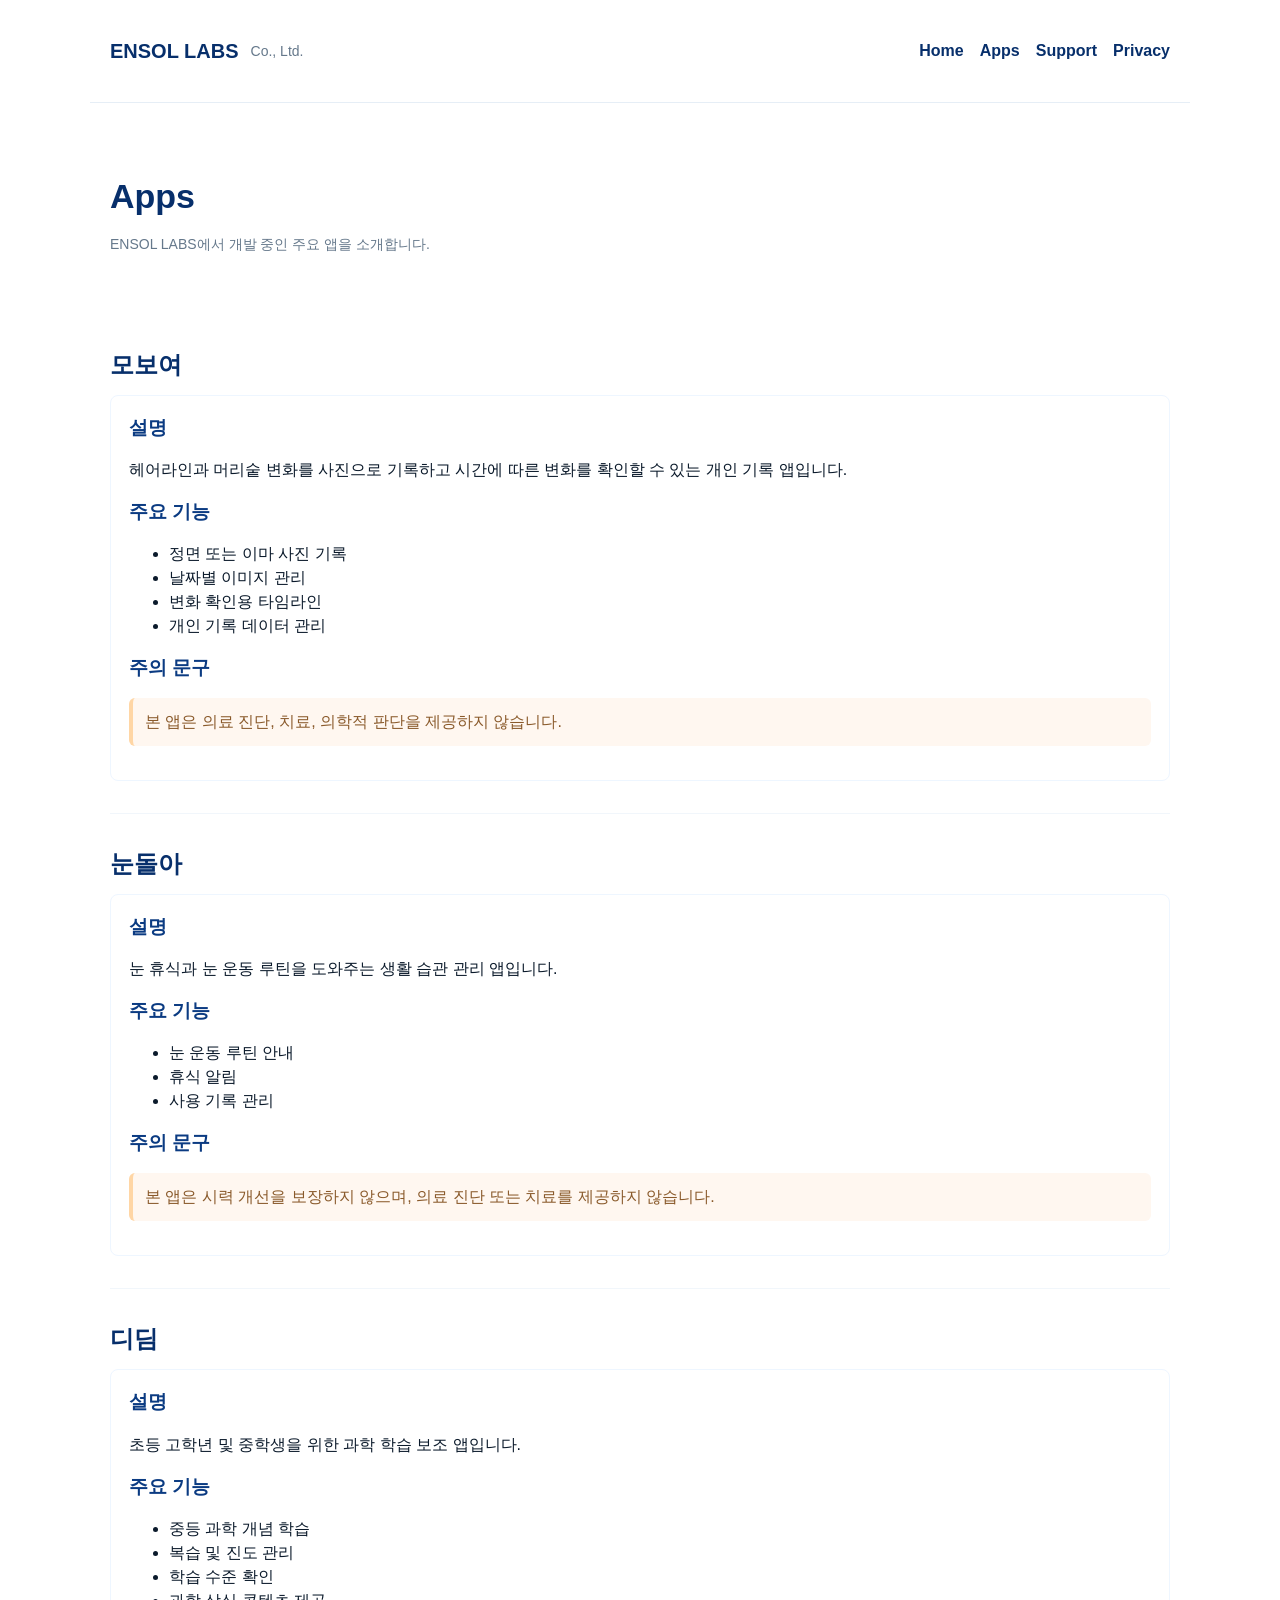
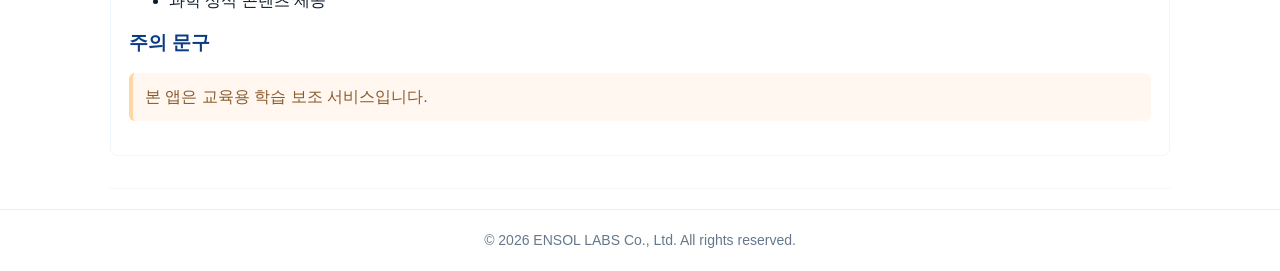
==== apps/index.html @ 9041ae8c "create page contents" ====
<!doctype html>
<html lang="ko">
<head>
  <meta charset="utf-8">
  <meta name="viewport" content="width=device-width,initial-scale=1">
  <title>ENSOL LABS - Apps</title>
  <link rel="stylesheet" href="../assets/style.css">
</head>
<body>
  <header class="container header">
    <nav class="nav">
      <div class="brand">
        <div class="logo">ENSOL LABS</div>
        <div class="small">Co., Ltd.</div>
      </div>
      <div class="nav-links">
        <a href="../index.html">Home</a>
        <a href="index.html">Apps</a>
        <a href="../support/index.html">Support</a>
        <a href="../privacy/moboyeo.html">Privacy</a>
      </div>
    </nav>
  </header>

  <main class="container">
    <section class="hero">
      <h1>Apps</h1>
      <p class="small">ENSOL LABS에서 개발 중인 주요 앱을 소개합니다.</p>
    </section>

    <section class="section" id="moboyeo">
      <h2>모보여</h2>
      <div class="card">
        <h3>설명</h3>
        <p>헤어라인과 머리숱 변화를 사진으로 기록하고 시간에 따른 변화를 확인할 수 있는 개인 기록 앱입니다.</p>
        <h3>주요 기능</h3>
        <ul>
          <li>정면 또는 이마 사진 기록</li>
          <li>날짜별 이미지 관리</li>
          <li>변화 확인용 타임라인</li>
          <li>개인 기록 데이터 관리</li>
        </ul>
        <h3>주의 문구</h3>
        <p class="disclaimer">본 앱은 의료 진단, 치료, 의학적 판단을 제공하지 않습니다.</p>
      </div>
    </section>

    <section class="section" id="nundora">
      <h2>눈돌아</h2>
      <div class="card">
        <h3>설명</h3>
        <p>눈 휴식과 눈 운동 루틴을 도와주는 생활 습관 관리 앱입니다.</p>
        <h3>주요 기능</h3>
        <ul>
          <li>눈 운동 루틴 안내</li>
          <li>휴식 알림</li>
          <li>사용 기록 관리</li>
        </ul>
        <h3>주의 문구</h3>
        <p class="disclaimer">본 앱은 시력 개선을 보장하지 않으며, 의료 진단 또는 치료를 제공하지 않습니다.</p>
      </div>
    </section>

    <section class="section" id="didim">
      <h2>디딤</h2>
      <div class="card">
        <h3>설명</h3>
        <p>초등 고학년 및 중학생을 위한 과학 학습 보조 앱입니다.</p>
        <h3>주요 기능</h3>
        <ul>
          <li>중등 과학 개념 학습</li>
          <li>복습 및 진도 관리</li>
          <li>학습 수준 확인</li>
          <li>과학 상식 콘텐츠 제공</li>
        </ul>
        <h3>주의 문구</h3>
        <p class="disclaimer">본 앱은 교육용 학습 보조 서비스입니다.</p>
      </div>
    </section>

  </main>

  <footer class="footer">
    © 2026 ENSOL LABS Co., Ltd. All rights reserved.
  </footer>
</body>
</html>
---- assets/style.css ----
/* Common styles for ENSOL LABS site */
:root{
  --bg:#ffffff;
  --text:#0b1a2b;
  --muted:#65788b;
  --accent:#072f6b; /* deep navy */
  --accent-2:#0b3b82;
  --max-width:1100px;
}
*{box-sizing:border-box}
html,body{height:100%}
body{
  margin:0;
  font-family: -apple-system, BlinkMacSystemFont, "Segoe UI", Roboto, "Helvetica Neue", Arial;
  background:var(--bg);
  color:var(--text);
  line-height:1.5;
}
.container{max-width:var(--max-width);margin:0 auto;padding:20px}
.header{border-bottom:1px solid #e6eef6}
.nav{display:flex;align-items:center;justify-content:space-between;padding:16px 0}
.brand{display:flex;align-items:center;gap:12px}
.logo{font-weight:700;color:var(--accent);font-size:20px}
.nav-links{display:flex;gap:16px}
.nav-links a{color:var(--accent);text-decoration:none;font-weight:600}
.hero{padding:48px 0;text-align:left}
.hero h1{font-size:34px;margin:0;color:var(--accent)}
.hero p{margin:12px 0;color:var(--muted)}
.section{padding:32px 0;border-bottom:1px solid #f1f6fb}
.section h2{color:var(--accent);margin:0 0 12px}
.info-grid{display:grid;grid-template-columns:1fr 1fr;gap:18px}
.card{background:#fff;border:1px solid #eef6ff;padding:18px;border-radius:8px}
.card h3{margin:0 0 8px;color:var(--accent-2)}
.footer{padding:20px 0;text-align:center;color:var(--muted);font-size:14px;border-top:1px solid #e6eef6}
.contact-list{list-style:none;padding:0;margin:0}
.contact-list li{margin-bottom:6px}
.apps-grid{display:grid;grid-template-columns:repeat(3,1fr);gap:18px}
.app-card{border:1px solid #eaf2ff;padding:16px;border-radius:10px;background:#fcfeff}
.app-card h3{margin-top:0}
.small{font-size:14px;color:var(--muted)}
.disclaimer{background:#fff7f0;border-left:4px solid #ffd6a5;padding:12px;border-radius:6px;color:#8a5a2b}
@media (max-width:900px){
  .info-grid{grid-template-columns:1fr}
  .apps-grid{grid-template-columns:1fr}
  .nav-links{display:flex;gap:10px}
  .hero h1{font-size:28px}
}
@media (max-width:480px){
  .nav{padding:12px 0}
  .logo{font-size:18px}
  .hero{padding:28px 0}
  .container{padding:16px}
}
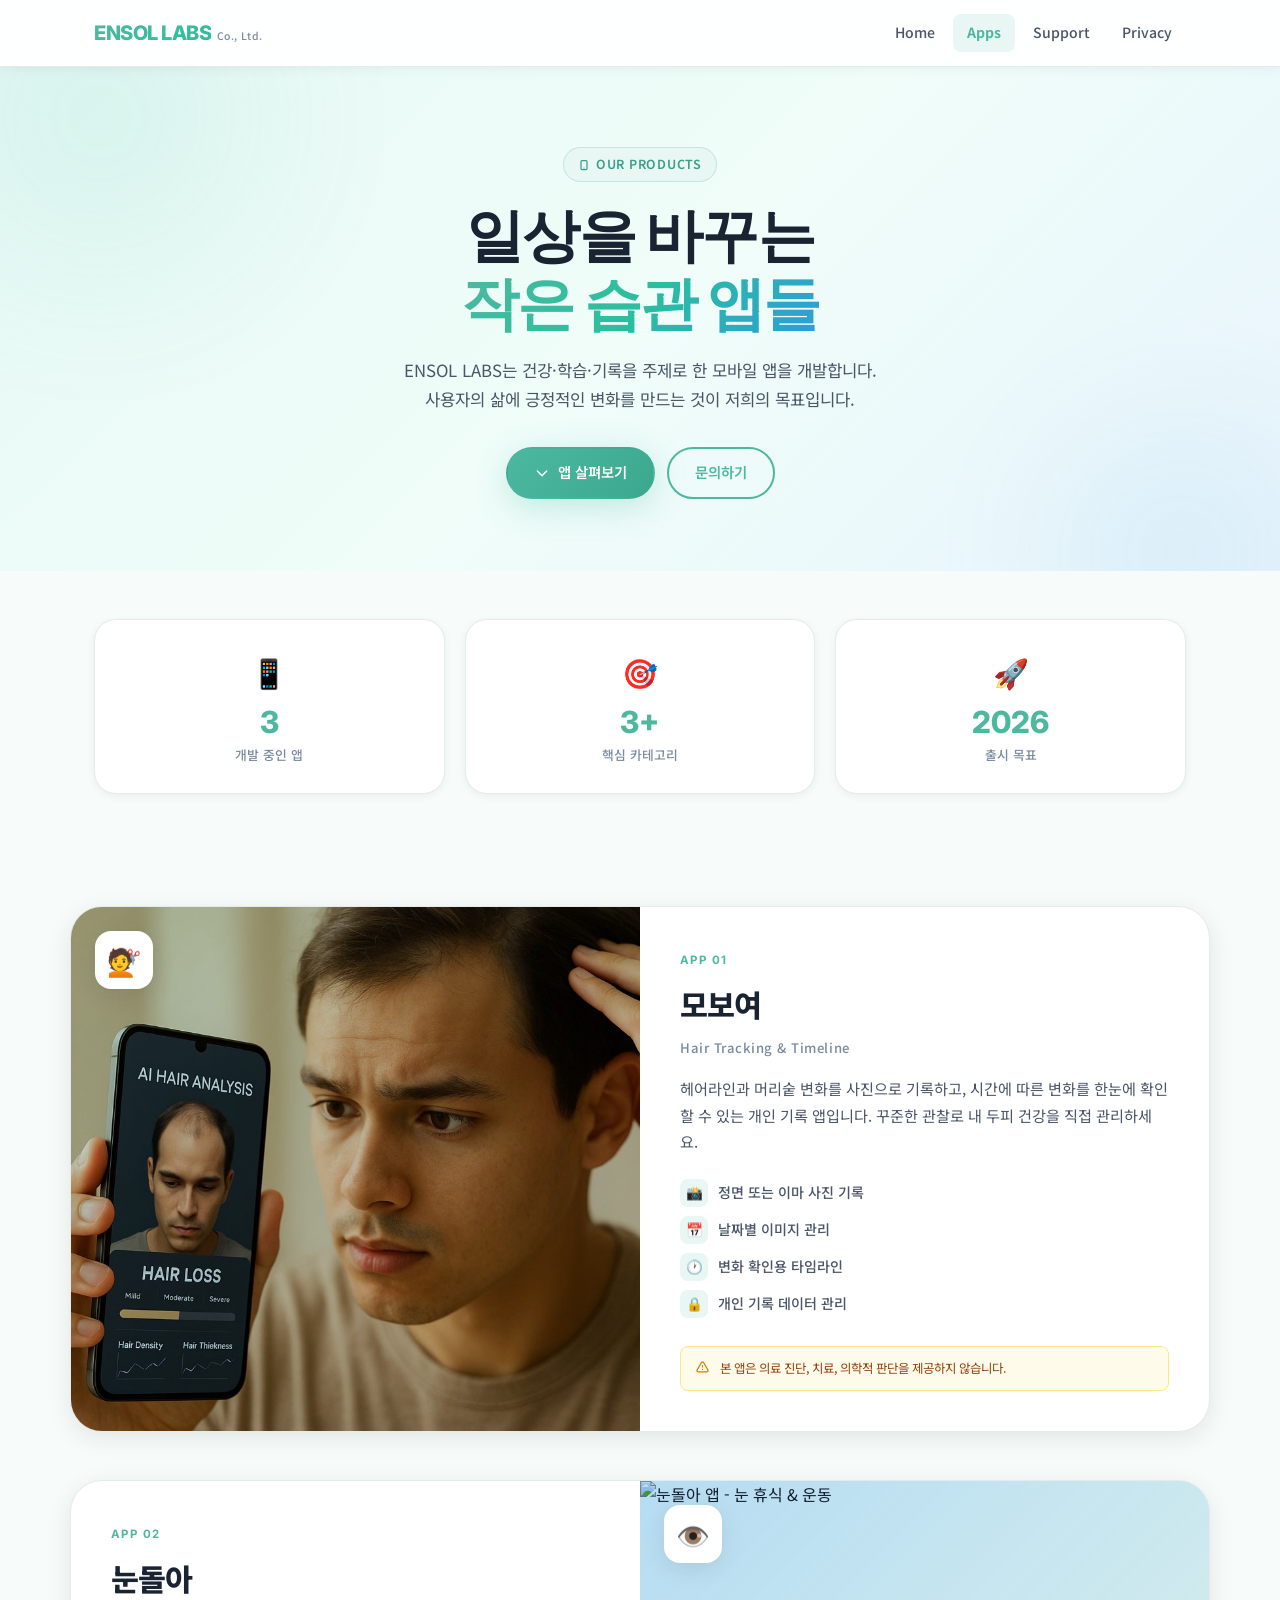
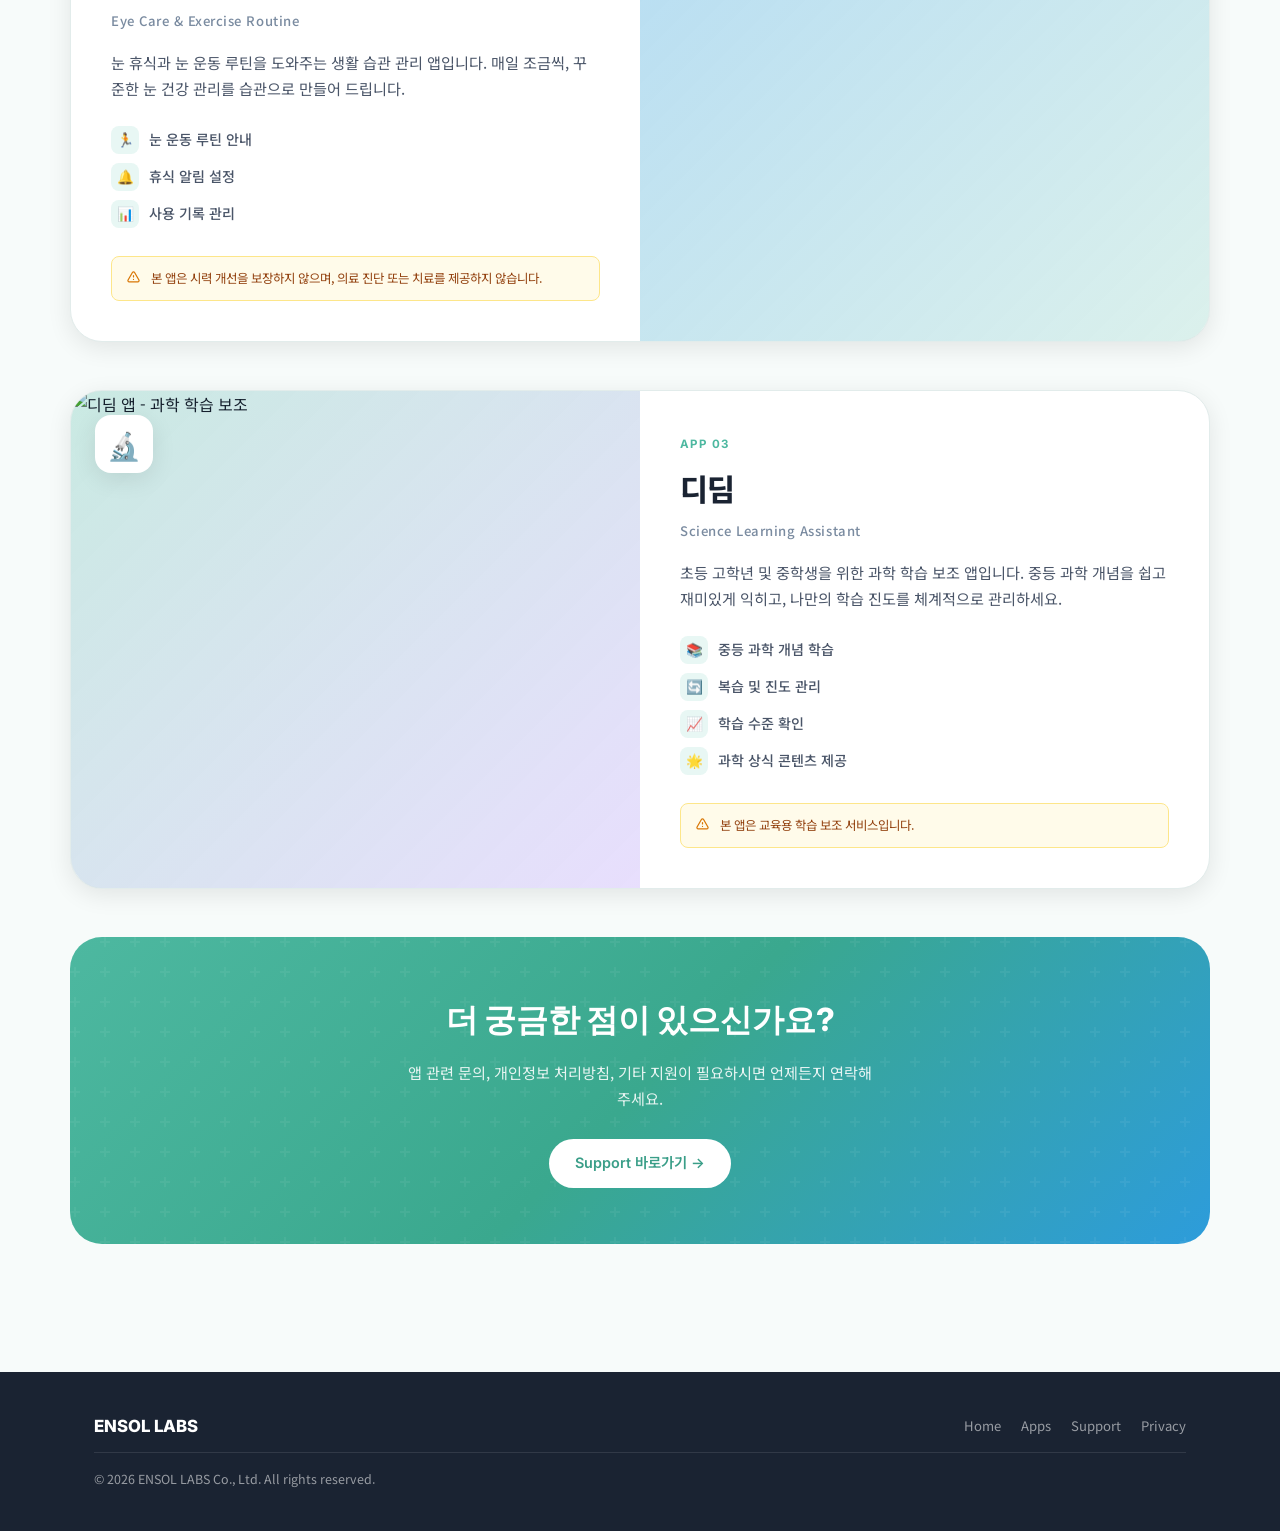
==== commit ab8e0f5b: "re-design" ====
--- a/apps/index.html
+++ b/apps/index.html
@@ -5,83 +5,255 @@
   <meta name="viewport" content="width=device-width,initial-scale=1">
   <title>ENSOL LABS - Apps</title>
   <link rel="stylesheet" href="../assets/style.css">
+  <link rel="icon" href="data:image/svg+xml,<svg xmlns='http://www.w3.org/2000/svg' viewBox='0 0 32 32'><rect width='32' height='32' rx='8' fill='%234DB8A0'/><text x='50%25' y='56%25' font-size='18' text-anchor='middle' dominant-baseline='middle' fill='white' font-family='Arial' font-weight='bold'>E</text></svg>">
 </head>
 <body>
-  <header class="container header">
-    <nav class="nav">
-      <div class="brand">
-        <div class="logo">ENSOL LABS</div>
-        <div class="small">Co., Ltd.</div>
-      </div>
-      <div class="nav-links">
-        <a href="../index.html">Home</a>
-        <a href="index.html">Apps</a>
-        <a href="../support/index.html">Support</a>
-        <a href="../privacy/moboyeo.html">Privacy</a>
-      </div>
-    </nav>
-  </header>
-
-  <main class="container">
-    <section class="hero">
-      <h1>Apps</h1>
-      <p class="small">ENSOL LABS에서 개발 중인 주요 앱을 소개합니다.</p>
-    </section>
-
-    <section class="section" id="moboyeo">
-      <h2>모보여</h2>
-      <div class="card">
-        <h3>설명</h3>
-        <p>헤어라인과 머리숱 변화를 사진으로 기록하고 시간에 따른 변화를 확인할 수 있는 개인 기록 앱입니다.</p>
-        <h3>주요 기능</h3>
-        <ul>
-          <li>정면 또는 이마 사진 기록</li>
-          <li>날짜별 이미지 관리</li>
-          <li>변화 확인용 타임라인</li>
-          <li>개인 기록 데이터 관리</li>
-        </ul>
-        <h3>주의 문구</h3>
-        <p class="disclaimer">본 앱은 의료 진단, 치료, 의학적 판단을 제공하지 않습니다.</p>
-      </div>
-    </section>
-
-    <section class="section" id="nundora">
-      <h2>눈돌아</h2>
-      <div class="card">
-        <h3>설명</h3>
-        <p>눈 휴식과 눈 운동 루틴을 도와주는 생활 습관 관리 앱입니다.</p>
-        <h3>주요 기능</h3>
-        <ul>
-          <li>눈 운동 루틴 안내</li>
-          <li>휴식 알림</li>
-          <li>사용 기록 관리</li>
-        </ul>
-        <h3>주의 문구</h3>
-        <p class="disclaimer">본 앱은 시력 개선을 보장하지 않으며, 의료 진단 또는 치료를 제공하지 않습니다.</p>
-      </div>
-    </section>
-
-    <section class="section" id="didim">
-      <h2>디딤</h2>
-      <div class="card">
-        <h3>설명</h3>
-        <p>초등 고학년 및 중학생을 위한 과학 학습 보조 앱입니다.</p>
-        <h3>주요 기능</h3>
-        <ul>
-          <li>중등 과학 개념 학습</li>
-          <li>복습 및 진도 관리</li>
-          <li>학습 수준 확인</li>
-          <li>과학 상식 콘텐츠 제공</li>
-        </ul>
-        <h3>주의 문구</h3>
-        <p class="disclaimer">본 앱은 교육용 학습 보조 서비스입니다.</p>
-      </div>
-    </section>
+
+  <!-- ── Header ── -->
+  <div class="header container" style="max-width:100%;">
+    <div class="container">
+      <nav class="nav">
+        <a href="../index.html" class="brand">
+          <div class="logo">ENSOL LABS</div>
+          <div class="small">Co., Ltd.</div>
+        </a>
+        <button class="nav-toggle" id="navToggle" aria-label="메뉴 열기">
+          <span></span><span></span><span></span>
+        </button>
+        <div class="nav-links" id="navLinks">
+          <a href="../index.html">Home</a>
+          <a href="index.html" class="active">Apps</a>
+          <a href="../support/index.html">Support</a>
+          <a href="../privacy/moboyeo.html">Privacy</a>
+        </div>
+      </nav>
+    </div>
+  </div>
+
+  <!-- ── Hero ── -->
+  <section class="hero">
+    <div class="hero-bg">
+      <div class="hero-blob hero-blob-1"></div>
+      <div class="hero-blob hero-blob-2"></div>
+    </div>
+    <div class="container hero-inner">
+      <div class="hero-tag">
+        <svg width="12" height="12" fill="none" viewBox="0 0 24 24" stroke="currentColor" stroke-width="2.5"><path stroke-linecap="round" stroke-linejoin="round" d="M12 18h.01M8 21h8a2 2 0 002-2V5a2 2 0 00-2-2H8a2 2 0 00-2 2v14a2 2 0 002 2z"/></svg>
+        Our Products
+      </div>
+      <h1>일상을 바꾸는<br><span>작은 습관 앱들</span></h1>
+      <p class="hero-desc">ENSOL LABS는 건강·학습·기록을 주제로 한 모바일 앱을 개발합니다.<br>사용자의 삶에 긍정적인 변화를 만드는 것이 저희의 목표입니다.</p>
+      <div class="hero-cta-group">
+        <a href="#moboyeo" class="btn btn-primary">
+          <svg width="16" height="16" fill="none" viewBox="0 0 24 24" stroke="currentColor" stroke-width="2.2"><path stroke-linecap="round" stroke-linejoin="round" d="M19 9l-7 7-7-7"/></svg>
+          앱 살펴보기
+        </a>
+        <a href="../support/index.html" class="btn btn-outline">문의하기</a>
+      </div>
+    </div>
+  </section>
+
+  <!-- ── Stats ── -->
+  <div class="container">
+    <div class="stats-row">
+      <div class="stat-card reveal">
+        <div class="stat-icon">📱</div>
+        <div class="stat-value">3</div>
+        <div class="stat-label">개발 중인 앱</div>
+      </div>
+      <div class="stat-card reveal">
+        <div class="stat-icon">🎯</div>
+        <div class="stat-value">3+</div>
+        <div class="stat-label">핵심 카테고리</div>
+      </div>
+      <div class="stat-card reveal">
+        <div class="stat-icon">🚀</div>
+        <div class="stat-value">2026</div>
+        <div class="stat-label">출시 목표</div>
+      </div>
+    </div>
+  </div>
+
+  <!-- ── Apps List ── -->
+  <main class="container section-wrapper">
+    <div class="apps-grid">
+
+      <!-- ① 모보여 -->
+      <article class="app-card reveal" id="moboyeo">
+        <div class="app-card-inner">
+          <!-- Visual -->
+          <div class="app-card-visual">
+            <div class="app-card-visual-bg">
+              <img
+                src="../assets/images/moboyeo.jpg"
+                alt="모보여 앱 - 헤어 기록 추적"
+                loading="lazy"
+              >
+            </div>
+            <div class="app-card-visual-overlay"></div>
+            <div class="app-icon-badge">💇</div>
+          </div>
+          <!-- Content -->
+          <div class="app-card-content">
+            <p class="app-number">App 01</p>
+            <h2>모보여</h2>
+            <p class="app-subtitle">Hair Tracking & Timeline</p>
+            <p class="app-desc">헤어라인과 머리숱 변화를 사진으로 기록하고, 시간에 따른 변화를 한눈에 확인할 수 있는 개인 기록 앱입니다. 꾸준한 관찰로 내 두피 건강을 직접 관리하세요.</p>
+            <ul class="feature-list">
+              <li class="feature-item">
+                <span class="feature-icon">📸</span>
+                정면 또는 이마 사진 기록
+              </li>
+              <li class="feature-item">
+                <span class="feature-icon">📅</span>
+                날짜별 이미지 관리
+              </li>
+              <li class="feature-item">
+                <span class="feature-icon">🕐</span>
+                변화 확인용 타임라인
+              </li>
+              <li class="feature-item">
+                <span class="feature-icon">🔒</span>
+                개인 기록 데이터 관리
+              </li>
+            </ul>
+            <div class="disclaimer-box">
+              <svg width="15" height="15" fill="none" viewBox="0 0 24 24" stroke="currentColor" stroke-width="2"><path stroke-linecap="round" stroke-linejoin="round" d="M12 9v2m0 4h.01m-6.938 4h13.856c1.54 0 2.502-1.667 1.732-3L13.732 4c-.77-1.333-2.694-1.333-3.464 0L3.34 16c-.77 1.333.192 3 1.732 3z"/></svg>
+              본 앱은 의료 진단, 치료, 의학적 판단을 제공하지 않습니다.
+            </div>
+          </div>
+        </div>
+      </article>
+
+      <!-- ② 눈돌아 -->
+      <article class="app-card reverse reveal" id="nundora">
+        <div class="app-card-inner">
+          <!-- Visual -->
+          <div class="app-card-visual">
+            <div class="app-card-visual-bg">
+              <img
+                src="https://images.unsplash.com/photo-1509423350716-97f9360b4e09?w=800&q=80&auto=format&fit=crop"
+                alt="눈돌아 앱 - 눈 휴식 & 운동"
+                loading="lazy"
+              >
+            </div>
+            <div class="app-card-visual-overlay" style="background: linear-gradient(135deg, rgba(45,156,219,.35) 0%, rgba(77,184,160,.2) 100%);"></div>
+            <div class="app-icon-badge">👁️</div>
+          </div>
+          <!-- Content -->
+          <div class="app-card-content">
+            <p class="app-number">App 02</p>
+            <h2>눈돌아</h2>
+            <p class="app-subtitle">Eye Care & Exercise Routine</p>
+            <p class="app-desc">눈 휴식과 눈 운동 루틴을 도와주는 생활 습관 관리 앱입니다. 매일 조금씩, 꾸준한 눈 건강 관리를 습관으로 만들어 드립니다.</p>
+            <ul class="feature-list">
+              <li class="feature-item">
+                <span class="feature-icon">🏃</span>
+                눈 운동 루틴 안내
+              </li>
+              <li class="feature-item">
+                <span class="feature-icon">🔔</span>
+                휴식 알림 설정
+              </li>
+              <li class="feature-item">
+                <span class="feature-icon">📊</span>
+                사용 기록 관리
+              </li>
+            </ul>
+            <div class="disclaimer-box">
+              <svg width="15" height="15" fill="none" viewBox="0 0 24 24" stroke="currentColor" stroke-width="2"><path stroke-linecap="round" stroke-linejoin="round" d="M12 9v2m0 4h.01m-6.938 4h13.856c1.54 0 2.502-1.667 1.732-3L13.732 4c-.77-1.333-2.694-1.333-3.464 0L3.34 16c-.77 1.333.192 3 1.732 3z"/></svg>
+              본 앱은 시력 개선을 보장하지 않으며, 의료 진단 또는 치료를 제공하지 않습니다.
+            </div>
+          </div>
+        </div>
+      </article>
+
+      <!-- ③ 디딤 -->
+      <article class="app-card reveal" id="didim">
+        <div class="app-card-inner">
+          <!-- Visual -->
+          <div class="app-card-visual">
+            <div class="app-card-visual-bg">
+              <img
+                src="https://images.unsplash.com/photo-1434030216411-0b793f4b4173?w=800&q=80&auto=format&fit=crop"
+                alt="디딤 앱 - 과학 학습 보조"
+                loading="lazy"
+              >
+            </div>
+            <div class="app-card-visual-overlay" style="background: linear-gradient(135deg, rgba(77,184,160,.3) 0%, rgba(139,92,246,.2) 100%);"></div>
+            <div class="app-icon-badge">🔬</div>
+          </div>
+          <!-- Content -->
+          <div class="app-card-content">
+            <p class="app-number">App 03</p>
+            <h2>디딤</h2>
+            <p class="app-subtitle">Science Learning Assistant</p>
+            <p class="app-desc">초등 고학년 및 중학생을 위한 과학 학습 보조 앱입니다. 중등 과학 개념을 쉽고 재미있게 익히고, 나만의 학습 진도를 체계적으로 관리하세요.</p>
+            <ul class="feature-list">
+              <li class="feature-item">
+                <span class="feature-icon">📚</span>
+                중등 과학 개념 학습
+              </li>
+              <li class="feature-item">
+                <span class="feature-icon">🔄</span>
+                복습 및 진도 관리
+              </li>
+              <li class="feature-item">
+                <span class="feature-icon">📈</span>
+                학습 수준 확인
+              </li>
+              <li class="feature-item">
+                <span class="feature-icon">🌟</span>
+                과학 상식 콘텐츠 제공
+              </li>
+            </ul>
+            <div class="disclaimer-box">
+              <svg width="15" height="15" fill="none" viewBox="0 0 24 24" stroke="currentColor" stroke-width="2"><path stroke-linecap="round" stroke-linejoin="round" d="M12 9v2m0 4h.01m-6.938 4h13.856c1.54 0 2.502-1.667 1.732-3L13.732 4c-.77-1.333-2.694-1.333-3.464 0L3.34 16c-.77 1.333.192 3 1.732 3z"/></svg>
+              본 앱은 교육용 학습 보조 서비스입니다.
+            </div>
+          </div>
+        </div>
+      </article>
+
+    </div><!-- /.apps-grid -->
+
+    <!-- ── CTA Banner ── -->
+    <div class="cta-banner reveal">
+      <h2>더 궁금한 점이 있으신가요?</h2>
+      <p>앱 관련 문의, 개인정보 처리방침, 기타 지원이 필요하시면 언제든지 연락해 주세요.</p>
+      <a href="../support/index.html" class="btn btn-white">Support 바로가기 →</a>
+    </div>
 
   </main>
 
+  <!-- ── Footer ── -->
   <footer class="footer">
-    © 2026 ENSOL LABS Co., Ltd. All rights reserved.
+    <div class="container">
+      <div class="footer-inner">
+        <div class="footer-brand">ENSOL LABS</div>
+        <div class="footer-links">
+          <a href="../index.html">Home</a>
+          <a href="index.html">Apps</a>
+          <a href="../support/index.html">Support</a>
+          <a href="../privacy/moboyeo.html">Privacy</a>
+        </div>
+      </div>
+      <p class="footer-copy">© 2026 ENSOL LABS Co., Ltd. All rights reserved.</p>
+    </div>
   </footer>
+
+  <script>
+    // ── Mobile nav toggle ──
+    const toggle = document.getElementById('navToggle');
+    const links  = document.getElementById('navLinks');
+    toggle?.addEventListener('click', () => links.classList.toggle('open'));
+
+    // ── Scroll reveal ──
+    const observer = new IntersectionObserver(
+      entries => entries.forEach(e => { if (e.isIntersecting) e.target.classList.add('visible'); }),
+      { threshold: 0.12 }
+    );
+    document.querySelectorAll('.reveal').forEach(el => observer.observe(el));
+  </script>
 </body>
 </html>
--- a/assets/style.css
+++ b/assets/style.css
@@ -1,53 +1,968 @@
-/* Common styles for ENSOL LABS site */
-:root{
-  --bg:#ffffff;
-  --text:#0b1a2b;
-  --muted:#65788b;
-  --accent:#072f6b; /* deep navy */
-  --accent-2:#0b3b82;
-  --max-width:1100px;
-}
-*{box-sizing:border-box}
-html,body{height:100%}
-body{
-  margin:0;
-  font-family: -apple-system, BlinkMacSystemFont, "Segoe UI", Roboto, "Helvetica Neue", Arial;
-  background:var(--bg);
-  color:var(--text);
-  line-height:1.5;
-}
-.container{max-width:var(--max-width);margin:0 auto;padding:20px}
-.header{border-bottom:1px solid #e6eef6}
-.nav{display:flex;align-items:center;justify-content:space-between;padding:16px 0}
-.brand{display:flex;align-items:center;gap:12px}
-.logo{font-weight:700;color:var(--accent);font-size:20px}
-.nav-links{display:flex;gap:16px}
-.nav-links a{color:var(--accent);text-decoration:none;font-weight:600}
-.hero{padding:48px 0;text-align:left}
-.hero h1{font-size:34px;margin:0;color:var(--accent)}
-.hero p{margin:12px 0;color:var(--muted)}
-.section{padding:32px 0;border-bottom:1px solid #f1f6fb}
-.section h2{color:var(--accent);margin:0 0 12px}
-.info-grid{display:grid;grid-template-columns:1fr 1fr;gap:18px}
-.card{background:#fff;border:1px solid #eef6ff;padding:18px;border-radius:8px}
-.card h3{margin:0 0 8px;color:var(--accent-2)}
-.footer{padding:20px 0;text-align:center;color:var(--muted);font-size:14px;border-top:1px solid #e6eef6}
-.contact-list{list-style:none;padding:0;margin:0}
-.contact-list li{margin-bottom:6px}
-.apps-grid{display:grid;grid-template-columns:repeat(3,1fr);gap:18px}
-.app-card{border:1px solid #eaf2ff;padding:16px;border-radius:10px;background:#fcfeff}
-.app-card h3{margin-top:0}
-.small{font-size:14px;color:var(--muted)}
-.disclaimer{background:#fff7f0;border-left:4px solid #ffd6a5;padding:12px;border-radius:6px;color:#8a5a2b}
-@media (max-width:900px){
-  .info-grid{grid-template-columns:1fr}
-  .apps-grid{grid-template-columns:1fr}
-  .nav-links{display:flex;gap:10px}
-  .hero h1{font-size:28px}
-}
-@media (max-width:480px){
-  .nav{padding:12px 0}
-  .logo{font-size:18px}
-  .hero{padding:28px 0}
-  .container{padding:16px}
-}
+/* ============================================================
+   ENSOL LABS — Global Stylesheet
+   Primary: #4DB8A0  |  Google Fonts: Inter + Noto Sans KR
+   ============================================================ */
+
+@import url('https://fonts.googleapis.com/css2?family=Inter:wght@300;400;500;600;700;800&family=Noto+Sans+KR:wght@300;400;500;700&display=swap');
+
+/* ── Reset & Base ─────────────────────────────────────────── */
+*, *::before, *::after { box-sizing: border-box; margin: 0; padding: 0; }
+
+:root {
+  --primary:        #4DB8A0;
+  --primary-dark:   #3a9e88;
+  --primary-light:  #e8f7f4;
+  --primary-glow:   rgba(77,184,160,.18);
+  --accent:         #2D9CDB;
+  --text-dark:      #1a2332;
+  --text-mid:       #4a5568;
+  --text-light:     #7a8ba0;
+  --bg-white:       #ffffff;
+  --bg-soft:        #f7fbfa;
+  --bg-card:        #ffffff;
+  --border:         #e2eceb;
+  --radius-sm:      8px;
+  --radius-md:      14px;
+  --radius-lg:      22px;
+  --radius-xl:      32px;
+  --shadow-sm:      0 2px 8px rgba(0,0,0,.06);
+  --shadow-md:      0 6px 24px rgba(0,0,0,.09);
+  --shadow-lg:      0 16px 48px rgba(0,0,0,.12);
+  --shadow-primary: 0 8px 32px rgba(77,184,160,.28);
+  --transition:     .22s cubic-bezier(.4,0,.2,1);
+  --max-w:          1140px;
+}
+
+html { scroll-behavior: smooth; }
+
+body {
+  font-family: 'Noto Sans KR', 'Inter', sans-serif;
+  background: var(--bg-soft);
+  color: var(--text-dark);
+  line-height: 1.7;
+  -webkit-font-smoothing: antialiased;
+}
+
+a { color: inherit; text-decoration: none; }
+ul { list-style: none; }
+img { display: block; max-width: 100%; }
+
+/* ── Layout ───────────────────────────────────────────────── */
+.container {
+  width: 100%;
+  max-width: var(--max-w);
+  margin: 0 auto;
+  padding: 0 24px;
+}
+
+/* ── Header / Nav ─────────────────────────────────────────── */
+.header {
+  position: sticky;
+  top: 0;
+  z-index: 100;
+  padding: 0;
+  background: rgba(255,255,255,.88);
+  backdrop-filter: blur(16px);
+  -webkit-backdrop-filter: blur(16px);
+  border-bottom: 1px solid var(--border);
+  box-shadow: 0 1px 12px rgba(0,0,0,.06);
+}
+
+.nav {
+  display: flex;
+  align-items: center;
+  justify-content: space-between;
+  padding: 14px 0;
+  gap: 24px;
+}
+
+.brand {
+  display: flex;
+  align-items: baseline;
+  gap: 6px;
+  cursor: default;
+}
+
+.brand .logo {
+  font-family: 'Inter', sans-serif;
+  font-size: 1.25rem;
+  font-weight: 800;
+  letter-spacing: -.5px;
+  color: var(--primary);
+  background: linear-gradient(135deg, var(--primary), #2abf9e);
+  -webkit-background-clip: text;
+  -webkit-text-fill-color: transparent;
+  background-clip: text;
+}
+
+.brand .small {
+  font-size: .65rem;
+  font-weight: 500;
+  color: var(--text-light);
+  letter-spacing: .04em;
+  -webkit-text-fill-color: var(--text-light);
+}
+
+.nav-links {
+  display: flex;
+  align-items: center;
+  gap: 4px;
+}
+
+.nav-links a {
+  font-size: .88rem;
+  font-weight: 500;
+  color: var(--text-mid);
+  padding: 7px 14px;
+  border-radius: var(--radius-sm);
+  transition: color var(--transition), background var(--transition);
+}
+
+.nav-links a:hover {
+  color: var(--primary);
+  background: var(--primary-light);
+}
+
+.nav-links a.active {
+  color: var(--primary);
+  background: var(--primary-light);
+  font-weight: 700;
+}
+
+/* Hamburger (mobile) */
+.nav-toggle {
+  display: none;
+  flex-direction: column;
+  gap: 5px;
+  cursor: pointer;
+  padding: 4px;
+  border: none;
+  background: none;
+}
+.nav-toggle span {
+  display: block;
+  width: 22px;
+  height: 2px;
+  background: var(--primary);
+  border-radius: 2px;
+  transition: var(--transition);
+}
+
+/* ── Hero Section ─────────────────────────────────────────── */
+.hero {
+  position: relative;
+  overflow: hidden;
+  padding: 80px 0 72px;
+  text-align: center;
+}
+
+.hero-bg {
+  position: absolute;
+  inset: 0;
+  background: linear-gradient(135deg, #e6f9f5 0%, #f0fdf9 50%, #e8f4fc 100%);
+  z-index: 0;
+}
+
+.hero-blob {
+  position: absolute;
+  border-radius: 50%;
+  filter: blur(60px);
+  opacity: .55;
+}
+.hero-blob-1 {
+  width: 500px; height: 500px;
+  background: radial-gradient(circle, #4DB8A0 0%, transparent 70%);
+  top: -200px; left: -150px;
+  opacity: .12;
+}
+.hero-blob-2 {
+  width: 400px; height: 400px;
+  background: radial-gradient(circle, #2D9CDB 0%, transparent 70%);
+  bottom: -180px; right: -100px;
+  opacity: .1;
+}
+
+.hero-inner {
+  position: relative;
+  z-index: 1;
+}
+
+.hero-tag {
+  display: inline-flex;
+  align-items: center;
+  gap: 6px;
+  background: var(--primary-light);
+  color: var(--primary-dark);
+  font-size: .78rem;
+  font-weight: 600;
+  letter-spacing: .06em;
+  text-transform: uppercase;
+  padding: 6px 14px;
+  border-radius: 99px;
+  margin-bottom: 20px;
+  border: 1px solid rgba(77,184,160,.25);
+}
+
+.hero h1 {
+  font-family: 'Inter', sans-serif;
+  font-size: clamp(2.2rem, 5vw, 3.6rem);
+  font-weight: 800;
+  line-height: 1.18;
+  letter-spacing: -.03em;
+  color: var(--text-dark);
+  margin-bottom: 18px;
+}
+
+.hero h1 span {
+  background: linear-gradient(135deg, var(--primary), #2abf9e, #2D9CDB);
+  -webkit-background-clip: text;
+  -webkit-text-fill-color: transparent;
+  background-clip: text;
+}
+
+.hero-desc {
+  font-size: 1.05rem;
+  color: var(--text-mid);
+  max-width: 540px;
+  margin: 0 auto 32px;
+  line-height: 1.75;
+}
+
+.hero-cta-group {
+  display: flex;
+  gap: 12px;
+  justify-content: center;
+  flex-wrap: wrap;
+}
+
+/* ── Buttons ──────────────────────────────────────────────── */
+.btn {
+  display: inline-flex;
+  align-items: center;
+  gap: 8px;
+  font-family: 'Inter', 'Noto Sans KR', sans-serif;
+  font-size: .9rem;
+  font-weight: 600;
+  padding: 12px 26px;
+  border-radius: 99px;
+  cursor: pointer;
+  transition: all var(--transition);
+  border: 2px solid transparent;
+  white-space: nowrap;
+}
+
+.btn-primary {
+  background: linear-gradient(135deg, var(--primary), #3aa88e);
+  color: #fff;
+  box-shadow: var(--shadow-primary);
+}
+.btn-primary:hover {
+  transform: translateY(-2px);
+  box-shadow: 0 12px 40px rgba(77,184,160,.38);
+}
+
+.btn-outline {
+  background: transparent;
+  color: var(--primary);
+  border-color: var(--primary);
+}
+.btn-outline:hover {
+  background: var(--primary-light);
+  transform: translateY(-2px);
+}
+
+/* ── Section wrapper ──────────────────────────────────────── */
+.section-wrapper {
+  padding: 64px 0;
+}
+
+.section-header {
+  text-align: center;
+  margin-bottom: 48px;
+}
+
+.section-header h2 {
+  font-family: 'Inter', sans-serif;
+  font-size: clamp(1.6rem, 3vw, 2.2rem);
+  font-weight: 800;
+  letter-spacing: -.03em;
+  color: var(--text-dark);
+  margin-bottom: 10px;
+}
+
+.section-header p {
+  font-size: .95rem;
+  color: var(--text-mid);
+  max-width: 500px;
+  margin: 0 auto;
+}
+
+/* ── App Cards (Apps page) ────────────────────────────────── */
+.apps-grid {
+  display: flex;
+  flex-direction: column;
+  gap: 48px;
+}
+
+.app-card {
+  background: var(--bg-card);
+  border-radius: var(--radius-xl);
+  border: 1px solid var(--border);
+  box-shadow: var(--shadow-md);
+  overflow: hidden;
+  transition: box-shadow var(--transition), transform var(--transition);
+}
+
+.app-card:hover {
+  transform: translateY(-4px);
+  box-shadow: var(--shadow-lg);
+}
+
+.app-card-inner {
+  display: grid;
+  grid-template-columns: 1fr 1fr;
+  min-height: 420px;
+}
+
+.app-card.reverse .app-card-inner {
+  direction: rtl;
+}
+.app-card.reverse .app-card-inner > * {
+  direction: ltr;
+}
+
+/* Visual side */
+.app-card-visual {
+  position: relative;
+  overflow: hidden;
+  min-height: 320px;
+}
+
+.app-card-visual-bg {
+  position: absolute;
+  inset: 0;
+  transition: transform .5s ease;
+}
+
+.app-card:hover .app-card-visual-bg {
+  transform: scale(1.04);
+}
+
+.app-card-visual-bg img {
+  width: 100%;
+  height: 100%;
+  object-fit: cover;
+}
+
+.app-card-visual-overlay {
+  position: absolute;
+  inset: 0;
+  background: linear-gradient(135deg, rgba(77,184,160,.35) 0%, rgba(45,156,219,.2) 100%);
+  mix-blend-mode: multiply;
+}
+
+.app-icon-badge {
+  position: absolute;
+  top: 24px;
+  left: 24px;
+  width: 58px;
+  height: 58px;
+  border-radius: 16px;
+  background: #fff;
+  box-shadow: var(--shadow-md);
+  display: flex;
+  align-items: center;
+  justify-content: center;
+  font-size: 1.7rem;
+  z-index: 2;
+}
+
+/* Content side */
+.app-card-content {
+  padding: 44px 40px 40px;
+  display: flex;
+  flex-direction: column;
+  justify-content: center;
+}
+
+.app-number {
+  font-family: 'Inter', sans-serif;
+  font-size: .72rem;
+  font-weight: 700;
+  color: var(--primary);
+  letter-spacing: .12em;
+  text-transform: uppercase;
+  margin-bottom: 10px;
+}
+
+.app-card-content h2 {
+  font-family: 'Inter', 'Noto Sans KR', sans-serif;
+  font-size: 1.9rem;
+  font-weight: 800;
+  letter-spacing: -.03em;
+  color: var(--text-dark);
+  margin-bottom: 4px;
+}
+
+.app-subtitle {
+  font-size: .82rem;
+  color: var(--text-light);
+  margin-bottom: 16px;
+  font-weight: 500;
+  letter-spacing: .04em;
+}
+
+.app-desc {
+  font-size: .95rem;
+  color: var(--text-mid);
+  line-height: 1.75;
+  margin-bottom: 24px;
+}
+
+/* Feature list */
+.feature-list {
+  display: flex;
+  flex-direction: column;
+  gap: 9px;
+  margin-bottom: 28px;
+}
+
+.feature-item {
+  display: flex;
+  align-items: center;
+  gap: 10px;
+  font-size: .88rem;
+  color: var(--text-mid);
+  font-weight: 500;
+}
+
+.feature-icon {
+  flex-shrink: 0;
+  width: 28px;
+  height: 28px;
+  border-radius: 8px;
+  background: var(--primary-light);
+  display: flex;
+  align-items: center;
+  justify-content: center;
+  font-size: .85rem;
+  color: var(--primary-dark);
+}
+
+/* Disclaimer */
+.disclaimer-box {
+  display: flex;
+  align-items: flex-start;
+  gap: 10px;
+  background: #fffbea;
+  border: 1px solid #fde68a;
+  border-radius: var(--radius-sm);
+  padding: 12px 14px;
+  font-size: .78rem;
+  color: #92400e;
+  line-height: 1.55;
+}
+
+.disclaimer-box svg {
+  flex-shrink: 0;
+  margin-top: 1px;
+  color: #d97706;
+}
+
+/* ── Stats row ────────────────────────────────────────────── */
+.stats-row {
+  display: grid;
+  grid-template-columns: repeat(3, 1fr);
+  gap: 20px;
+  margin: 48px 0;
+}
+
+.stat-card {
+  background: var(--bg-card);
+  border: 1px solid var(--border);
+  border-radius: var(--radius-lg);
+  padding: 28px 24px;
+  text-align: center;
+  box-shadow: var(--shadow-sm);
+  transition: transform var(--transition), box-shadow var(--transition);
+}
+
+.stat-card:hover {
+  transform: translateY(-3px);
+  box-shadow: var(--shadow-md);
+}
+
+.stat-icon {
+  font-size: 1.8rem;
+  margin-bottom: 10px;
+}
+
+.stat-value {
+  font-family: 'Inter', sans-serif;
+  font-size: 1.9rem;
+  font-weight: 800;
+  color: var(--primary);
+  line-height: 1;
+  margin-bottom: 6px;
+}
+
+.stat-label {
+  font-size: .8rem;
+  color: var(--text-light);
+  font-weight: 500;
+}
+
+/* ── CTA Banner ───────────────────────────────────────────── */
+.cta-banner {
+  background: linear-gradient(135deg, var(--primary) 0%, #3aa88e 50%, #2D9CDB 100%);
+  border-radius: var(--radius-xl);
+  padding: 56px 40px;
+  text-align: center;
+  color: #fff;
+  margin: 48px 0 64px;
+  position: relative;
+  overflow: hidden;
+}
+
+.cta-banner::before {
+  content: '';
+  position: absolute;
+  inset: 0;
+  background: url("data:image/svg+xml,%3Csvg width='60' height='60' viewBox='0 0 60 60' xmlns='http://www.w3.org/2000/svg'%3E%3Cg fill='none' fill-rule='evenodd'%3E%3Cg fill='%23ffffff' fill-opacity='0.05'%3E%3Cpath d='M36 34v-4h-2v4h-4v2h4v4h2v-4h4v-2h-4zm0-30V0h-2v4h-4v2h4v4h2V6h4V4h-4zM6 34v-4H4v4H0v2h4v4h2v-4h4v-2H6zM6 4V0H4v4H0v2h4v4h2V6h4V4H6z'/%3E%3C/g%3E%3C/g%3E%3C/svg%3E");
+}
+
+.cta-banner h2 {
+  font-family: 'Inter', sans-serif;
+  font-size: clamp(1.5rem, 3vw, 2rem);
+  font-weight: 800;
+  margin-bottom: 12px;
+  position: relative;
+  z-index: 1;
+}
+
+.cta-banner p {
+  font-size: .95rem;
+  opacity: .88;
+  margin-bottom: 28px;
+  max-width: 480px;
+  margin-left: auto;
+  margin-right: auto;
+  position: relative;
+  z-index: 1;
+}
+
+.cta-banner .btn-white {
+  background: #fff;
+  color: var(--primary-dark);
+  border: none;
+  position: relative;
+  z-index: 1;
+}
+.cta-banner .btn-white:hover {
+  background: var(--primary-light);
+  transform: translateY(-2px);
+  box-shadow: 0 8px 24px rgba(0,0,0,.15);
+}
+
+/* ── Home Page specific ───────────────────────────────────── */
+.home-apps-grid {
+  display: grid;
+  grid-template-columns: repeat(3, 1fr);
+  gap: 24px;
+}
+
+.home-app-card {
+  background: var(--bg-card);
+  border: 1px solid var(--border);
+  border-radius: var(--radius-lg);
+  overflow: hidden;
+  box-shadow: var(--shadow-sm);
+  transition: all var(--transition);
+  cursor: pointer;
+  display: block;
+}
+
+.home-app-card:hover {
+  transform: translateY(-6px);
+  box-shadow: var(--shadow-lg);
+}
+
+.home-app-card-thumb {
+  position: relative;
+  height: 180px;
+  overflow: hidden;
+}
+
+.home-app-card-thumb img {
+  width: 100%;
+  height: 100%;
+  object-fit: cover;
+  transition: transform .5s ease;
+}
+
+.home-app-card:hover .home-app-card-thumb img {
+  transform: scale(1.06);
+}
+
+.home-app-card-thumb-overlay {
+  position: absolute;
+  inset: 0;
+  background: linear-gradient(180deg, transparent 40%, rgba(26,35,50,.4) 100%);
+}
+
+.home-app-icon {
+  position: absolute;
+  bottom: -18px;
+  left: 20px;
+  width: 48px;
+  height: 48px;
+  border-radius: 14px;
+  background: #fff;
+  box-shadow: var(--shadow-md);
+  display: flex;
+  align-items: center;
+  justify-content: center;
+  font-size: 1.4rem;
+  z-index: 2;
+}
+
+.home-app-card-body {
+  padding: 28px 20px 22px;
+}
+
+.home-app-card-body h3 {
+  font-size: 1.15rem;
+  font-weight: 700;
+  color: var(--text-dark);
+  margin-bottom: 6px;
+}
+
+.home-app-card-body p {
+  font-size: .83rem;
+  color: var(--text-mid);
+  line-height: 1.65;
+  margin-bottom: 14px;
+}
+
+.badge {
+  display: inline-flex;
+  align-items: center;
+  gap: 4px;
+  font-size: .72rem;
+  font-weight: 600;
+  padding: 4px 10px;
+  border-radius: 99px;
+  letter-spacing: .04em;
+}
+
+.badge-teal  { background: var(--primary-light); color: var(--primary-dark); }
+.badge-blue  { background: #e8f4fd; color: #1d6fa4; }
+.badge-amber { background: #fef3c7; color: #92400e; }
+
+/* ── About / Company ──────────────────────────────────────── */
+.about-grid {
+  display: grid;
+  grid-template-columns: 1fr 1fr;
+  gap: 56px;
+  align-items: center;
+}
+
+.about-visual {
+  border-radius: var(--radius-xl);
+  overflow: hidden;
+  box-shadow: var(--shadow-lg);
+  aspect-ratio: 4/3;
+}
+
+.about-visual img {
+  width: 100%;
+  height: 100%;
+  object-fit: cover;
+}
+
+.about-content h2 {
+  font-family: 'Inter', sans-serif;
+  font-size: clamp(1.6rem, 2.5vw, 2.1rem);
+  font-weight: 800;
+  letter-spacing: -.03em;
+  color: var(--text-dark);
+  margin-bottom: 16px;
+}
+
+.about-content p {
+  font-size: .95rem;
+  color: var(--text-mid);
+  line-height: 1.8;
+  margin-bottom: 14px;
+}
+
+/* ── Values ───────────────────────────────────────────────── */
+.values-grid {
+  display: grid;
+  grid-template-columns: repeat(3, 1fr);
+  gap: 20px;
+}
+
+.value-card {
+  background: var(--bg-card);
+  border: 1px solid var(--border);
+  border-radius: var(--radius-lg);
+  padding: 32px 26px;
+  box-shadow: var(--shadow-sm);
+  transition: all var(--transition);
+}
+
+.value-card:hover {
+  transform: translateY(-4px);
+  box-shadow: var(--shadow-md);
+  border-color: var(--primary);
+}
+
+.value-icon {
+  font-size: 2rem;
+  margin-bottom: 14px;
+}
+
+.value-card h3 {
+  font-size: 1.05rem;
+  font-weight: 700;
+  color: var(--text-dark);
+  margin-bottom: 8px;
+}
+
+.value-card p {
+  font-size: .85rem;
+  color: var(--text-mid);
+  line-height: 1.7;
+}
+
+/* ── Footer ───────────────────────────────────────────────── */
+.footer {
+  background: var(--text-dark);
+  color: rgba(255,255,255,.55);
+  padding: 40px 0;
+  margin-top: 0;
+}
+
+.footer-inner {
+  display: flex;
+  align-items: center;
+  justify-content: space-between;
+  flex-wrap: wrap;
+  gap: 16px;
+}
+
+.footer-brand {
+  font-family: 'Inter', sans-serif;
+  font-size: 1.05rem;
+  font-weight: 800;
+  color: #fff;
+}
+
+.footer-links {
+  display: flex;
+  gap: 20px;
+  flex-wrap: wrap;
+}
+
+.footer-links a {
+  font-size: .82rem;
+  color: rgba(255,255,255,.55);
+  transition: color var(--transition);
+}
+.footer-links a:hover { color: var(--primary); }
+
+.footer-copy {
+  font-size: .78rem;
+  width: 100%;
+  margin-top: 12px;
+  padding-top: 16px;
+  border-top: 1px solid rgba(255,255,255,.1);
+}
+
+/* ── Support / Privacy pages ──────────────────────────────── */
+.support-grid {
+  display: grid;
+  grid-template-columns: 1fr 2fr;
+  gap: 32px;
+  align-items: start;
+  margin-top: 32px;
+}
+
+.sidebar-nav {
+  background: var(--bg-card);
+  border: 1px solid var(--border);
+  border-radius: var(--radius-lg);
+  padding: 24px;
+  box-shadow: var(--shadow-sm);
+  position: sticky;
+  top: 80px;
+}
+
+.sidebar-nav h3 {
+  font-size: .78rem;
+  font-weight: 700;
+  color: var(--text-light);
+  letter-spacing: .1em;
+  text-transform: uppercase;
+  margin-bottom: 14px;
+}
+
+.sidebar-nav a {
+  display: block;
+  padding: 8px 12px;
+  font-size: .88rem;
+  font-weight: 500;
+  color: var(--text-mid);
+  border-radius: var(--radius-sm);
+  transition: all var(--transition);
+  margin-bottom: 2px;
+}
+
+.sidebar-nav a:hover,
+.sidebar-nav a.active {
+  background: var(--primary-light);
+  color: var(--primary-dark);
+}
+
+.content-area {
+  background: var(--bg-card);
+  border: 1px solid var(--border);
+  border-radius: var(--radius-lg);
+  padding: 40px 44px;
+  box-shadow: var(--shadow-sm);
+}
+
+.content-area h2 {
+  font-family: 'Inter', sans-serif;
+  font-size: 1.5rem;
+  font-weight: 800;
+  color: var(--text-dark);
+  margin-bottom: 8px;
+}
+
+.content-area .lead {
+  font-size: .95rem;
+  color: var(--text-mid);
+  margin-bottom: 28px;
+  padding-bottom: 24px;
+  border-bottom: 1px solid var(--border);
+}
+
+.content-section {
+  margin-bottom: 32px;
+}
+
+.content-section h3 {
+  font-size: 1rem;
+  font-weight: 700;
+  color: var(--text-dark);
+  margin-bottom: 10px;
+}
+
+.content-section p,
+.content-section li {
+  font-size: .9rem;
+  color: var(--text-mid);
+  line-height: 1.8;
+}
+
+.content-section ul {
+  list-style: disc;
+  padding-left: 20px;
+}
+
+/* ── Divider ──────────────────────────────────────────────── */
+hr.divider {
+  border: none;
+  border-top: 1px solid var(--border);
+  margin: 48px 0;
+}
+
+/* ── Scroll reveal animations ─────────────────────────────── */
+.reveal {
+  opacity: 0;
+  transform: translateY(24px);
+  transition: opacity .55s ease, transform .55s ease;
+}
+.reveal.visible {
+  opacity: 1;
+  transform: none;
+}
+
+/* ── Responsive ───────────────────────────────────────────── */
+@media (max-width: 900px) {
+  .app-card-inner,
+  .about-grid {
+    grid-template-columns: 1fr;
+  }
+
+  .app-card.reverse .app-card-inner {
+    direction: ltr;
+  }
+
+  .app-card-visual {
+    min-height: 240px;
+  }
+
+  .app-card-content {
+    padding: 32px 28px 28px;
+  }
+
+  .home-apps-grid {
+    grid-template-columns: 1fr;
+    max-width: 440px;
+    margin: 0 auto;
+  }
+
+  .stats-row {
+    grid-template-columns: 1fr;
+    max-width: 340px;
+    margin: 32px auto;
+  }
+
+  .values-grid {
+    grid-template-columns: 1fr;
+  }
+
+  .support-grid {
+    grid-template-columns: 1fr;
+  }
+
+  .sidebar-nav {
+    position: static;
+  }
+}
+
+@media (max-width: 640px) {
+  .nav-links {
+    display: none;
+    position: absolute;
+    top: calc(100% + 1px);
+    left: 0;
+    right: 0;
+    background: #fff;
+    border-bottom: 1px solid var(--border);
+    flex-direction: column;
+    padding: 12px 16px 16px;
+    gap: 2px;
+    box-shadow: var(--shadow-md);
+  }
+
+  .nav-links.open { display: flex; }
+  .nav-links a { padding: 10px 16px; }
+  .nav-toggle { display: flex; }
+
+  .hero { padding: 56px 0 48px; }
+
+  .app-card-content { padding: 24px 20px 22px; }
+  .app-card-content h2 { font-size: 1.5rem; }
+
+  .cta-banner { padding: 40px 24px; }
+
+  .content-area { padding: 28px 22px; }
+
+  .footer-inner { flex-direction: column; align-items: flex-start; }
+
+  .stats-row { grid-template-columns: repeat(3, 1fr); max-width: 100%; }
+}
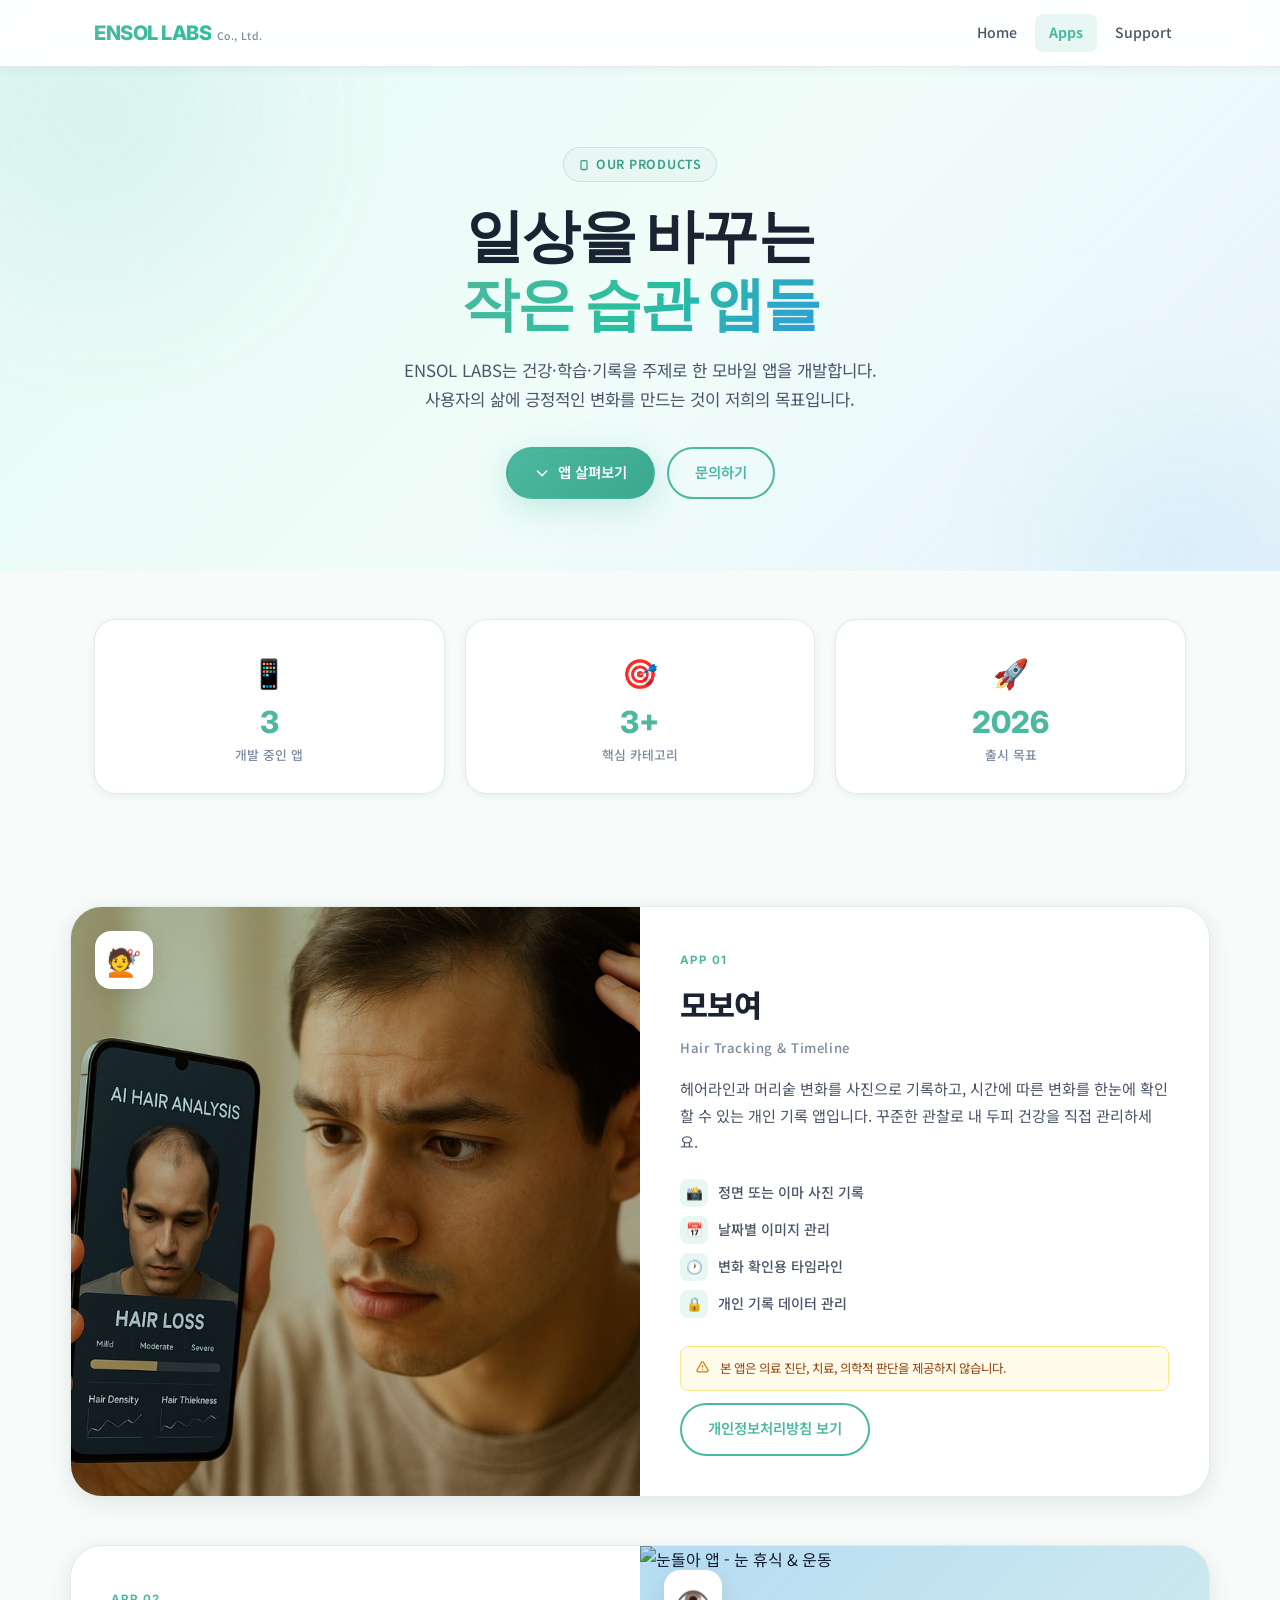
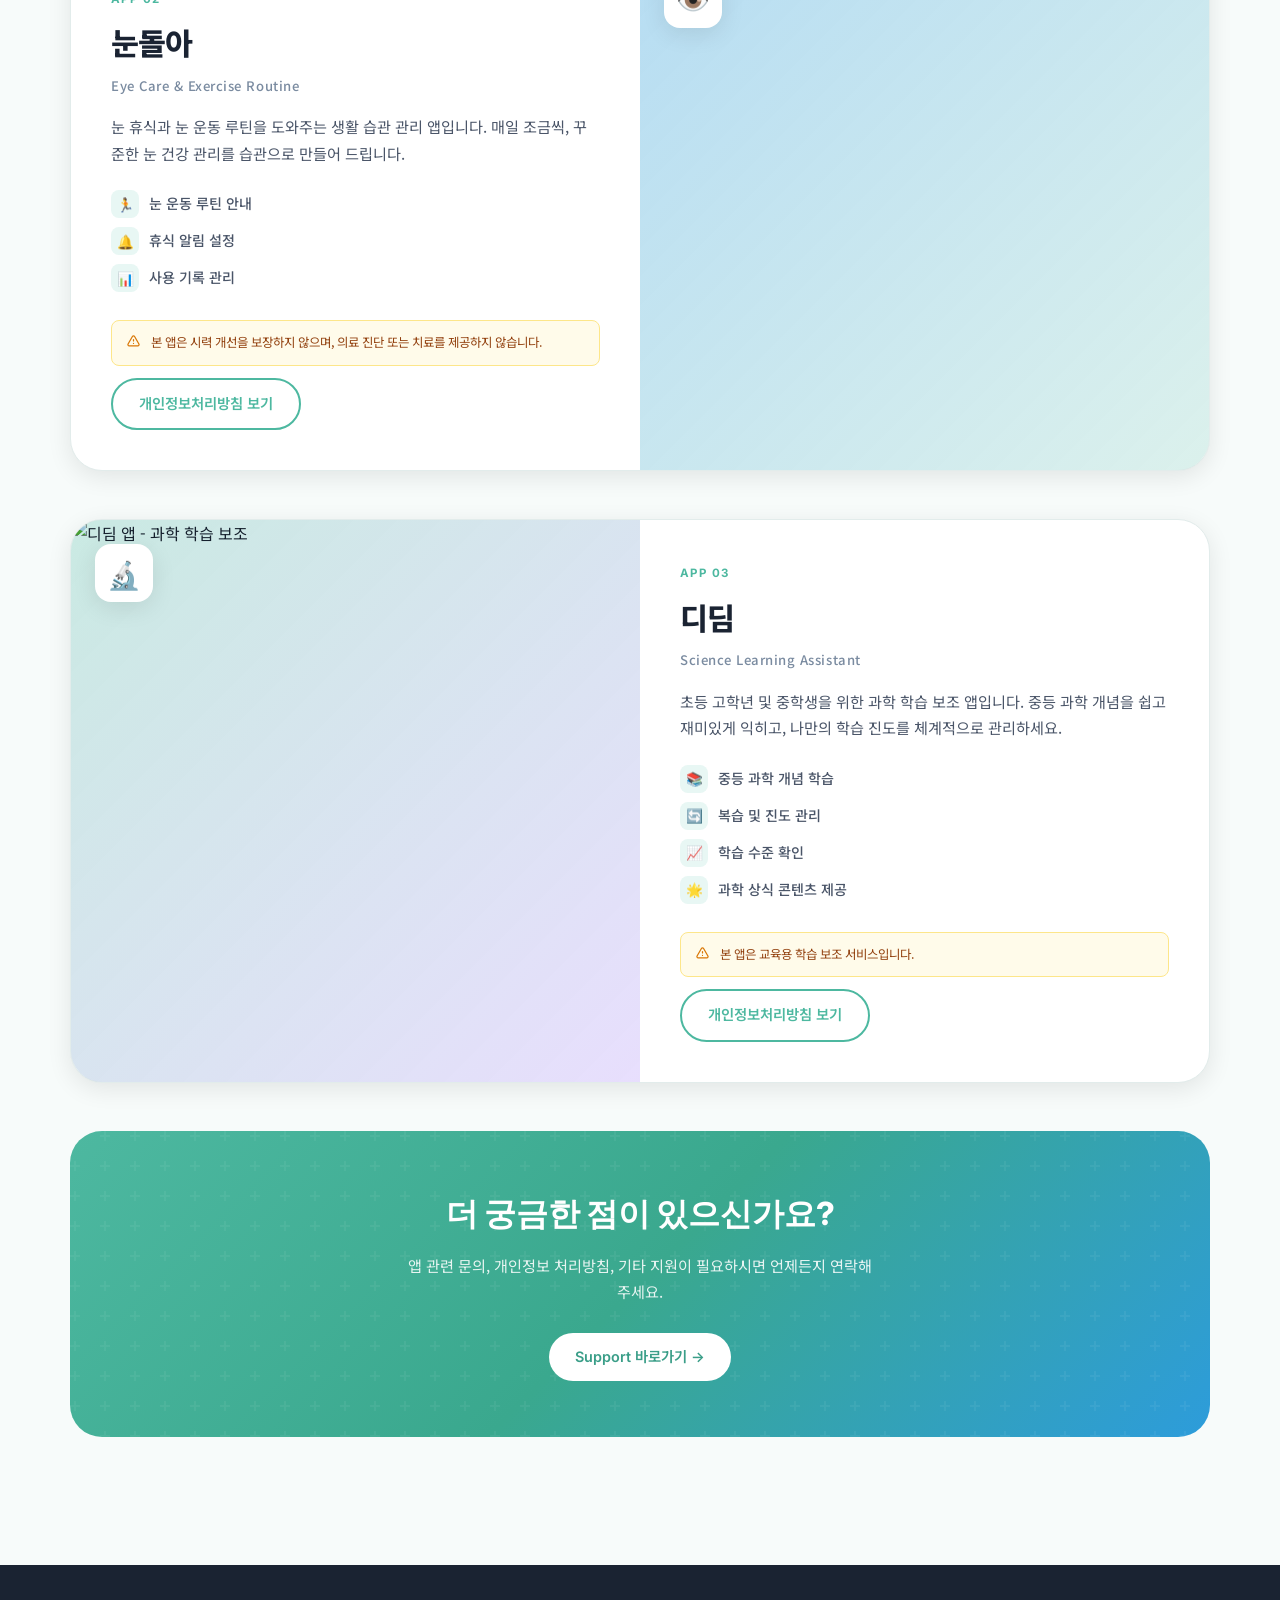
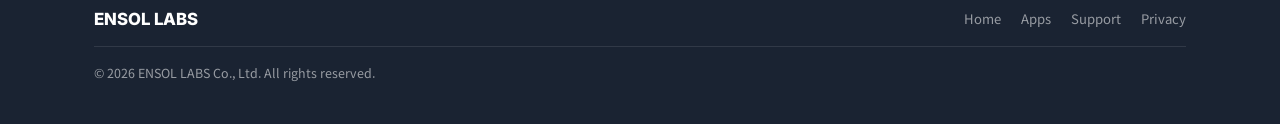
==== commit 385c1e7f: "개인정보처리방침 보기 개선" ====
--- a/apps/index.html
+++ b/apps/index.html
@@ -24,7 +24,6 @@
           <a href="../index.html">Home</a>
           <a href="index.html" class="active">Apps</a>
           <a href="../support/index.html">Support</a>
-          <a href="../privacy/moboyeo.html">Privacy</a>
         </div>
       </nav>
     </div>
@@ -121,6 +120,9 @@
               <svg width="15" height="15" fill="none" viewBox="0 0 24 24" stroke="currentColor" stroke-width="2"><path stroke-linecap="round" stroke-linejoin="round" d="M12 9v2m0 4h.01m-6.938 4h13.856c1.54 0 2.502-1.667 1.732-3L13.732 4c-.77-1.333-2.694-1.333-3.464 0L3.34 16c-.77 1.333.192 3 1.732 3z"/></svg>
               본 앱은 의료 진단, 치료, 의학적 판단을 제공하지 않습니다.
             </div>
+            <div style="margin-top:12px;">
+              <a href="../privacy/moboyeo.html" class="btn btn-outline">개인정보처리방침 보기</a>
+            </div>
           </div>
         </div>
       </article>
@@ -164,6 +166,9 @@
               <svg width="15" height="15" fill="none" viewBox="0 0 24 24" stroke="currentColor" stroke-width="2"><path stroke-linecap="round" stroke-linejoin="round" d="M12 9v2m0 4h.01m-6.938 4h13.856c1.54 0 2.502-1.667 1.732-3L13.732 4c-.77-1.333-2.694-1.333-3.464 0L3.34 16c-.77 1.333.192 3 1.732 3z"/></svg>
               본 앱은 시력 개선을 보장하지 않으며, 의료 진단 또는 치료를 제공하지 않습니다.
             </div>
+            <div style="margin-top:12px;">
+              <a href="../privacy/nundora.html" class="btn btn-outline">개인정보처리방침 보기</a>
+            </div>
           </div>
         </div>
       </article>
@@ -211,6 +216,9 @@
               <svg width="15" height="15" fill="none" viewBox="0 0 24 24" stroke="currentColor" stroke-width="2"><path stroke-linecap="round" stroke-linejoin="round" d="M12 9v2m0 4h.01m-6.938 4h13.856c1.54 0 2.502-1.667 1.732-3L13.732 4c-.77-1.333-2.694-1.333-3.464 0L3.34 16c-.77 1.333.192 3 1.732 3z"/></svg>
               본 앱은 교육용 학습 보조 서비스입니다.
             </div>
+            <div style="margin-top:12px;">
+              <a href="../privacy/didim.html" class="btn btn-outline">개인정보처리방침 보기</a>
+            </div>
           </div>
         </div>
       </article>
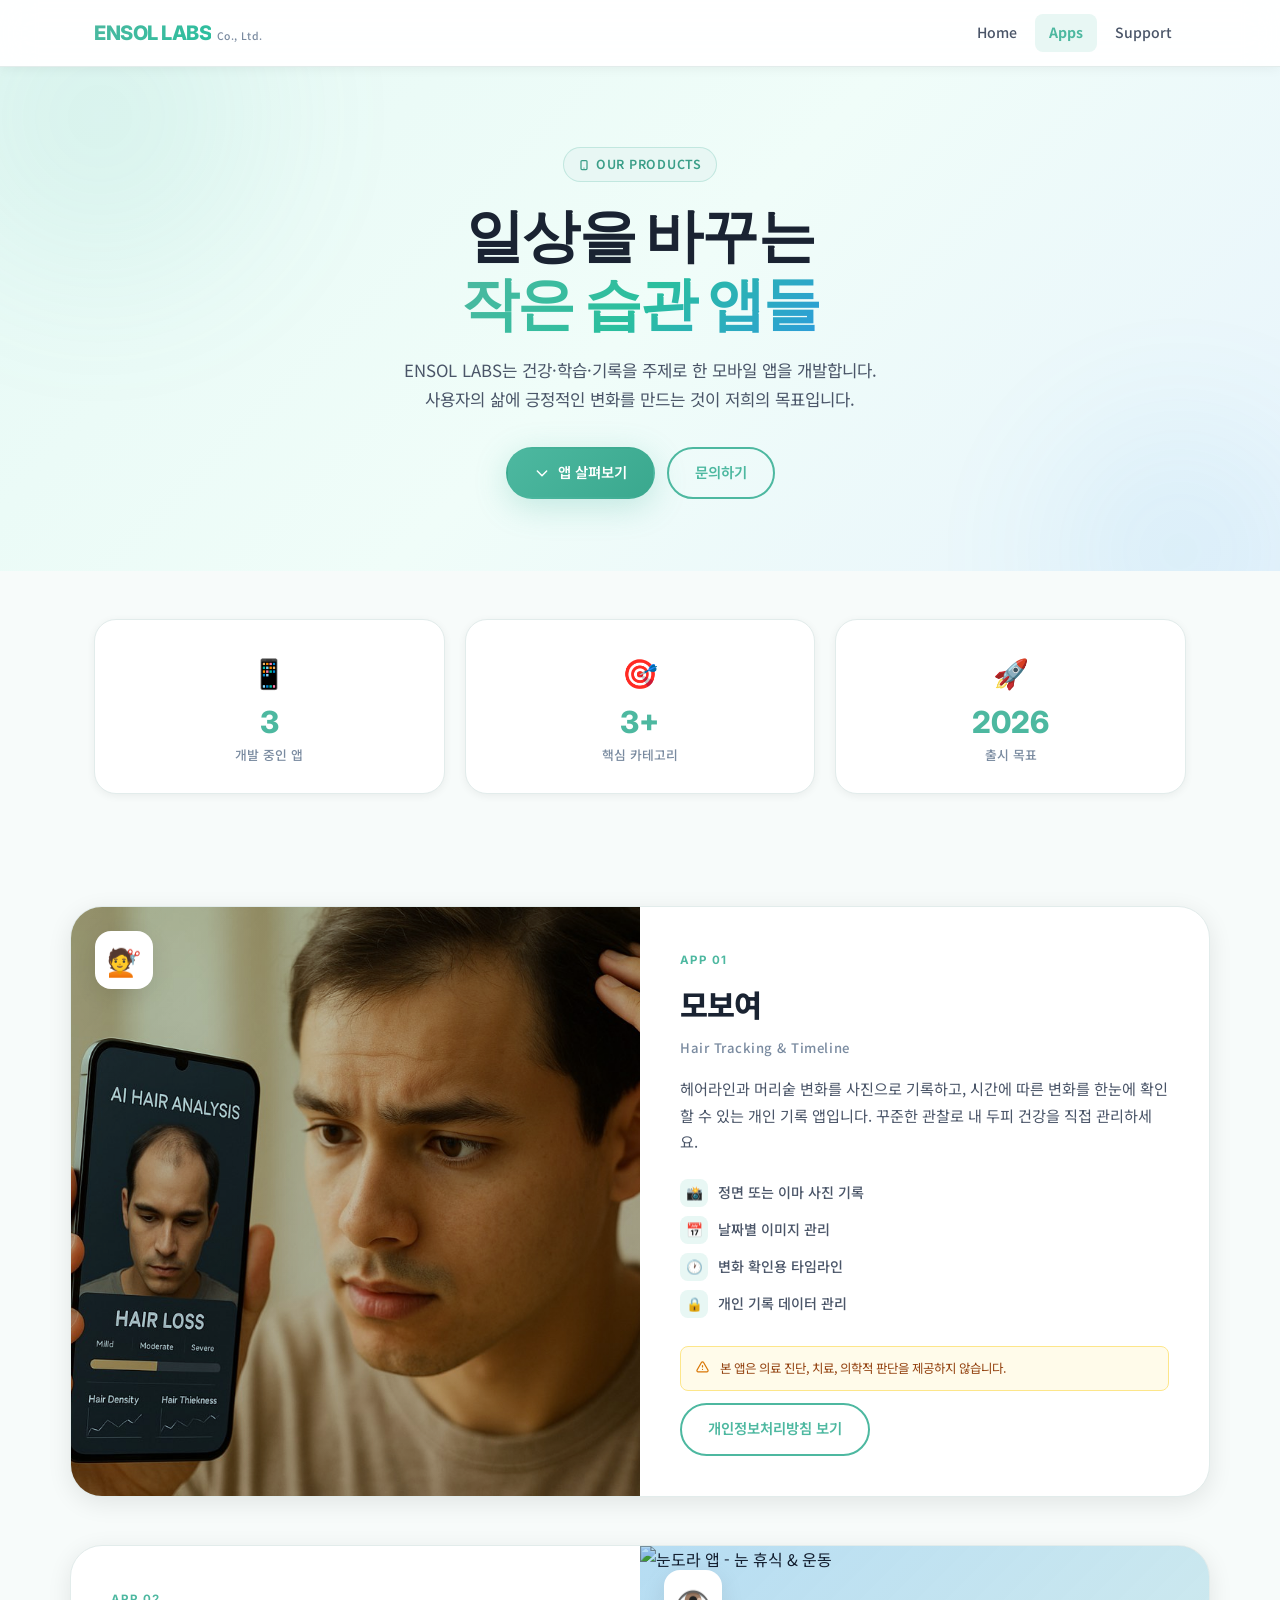
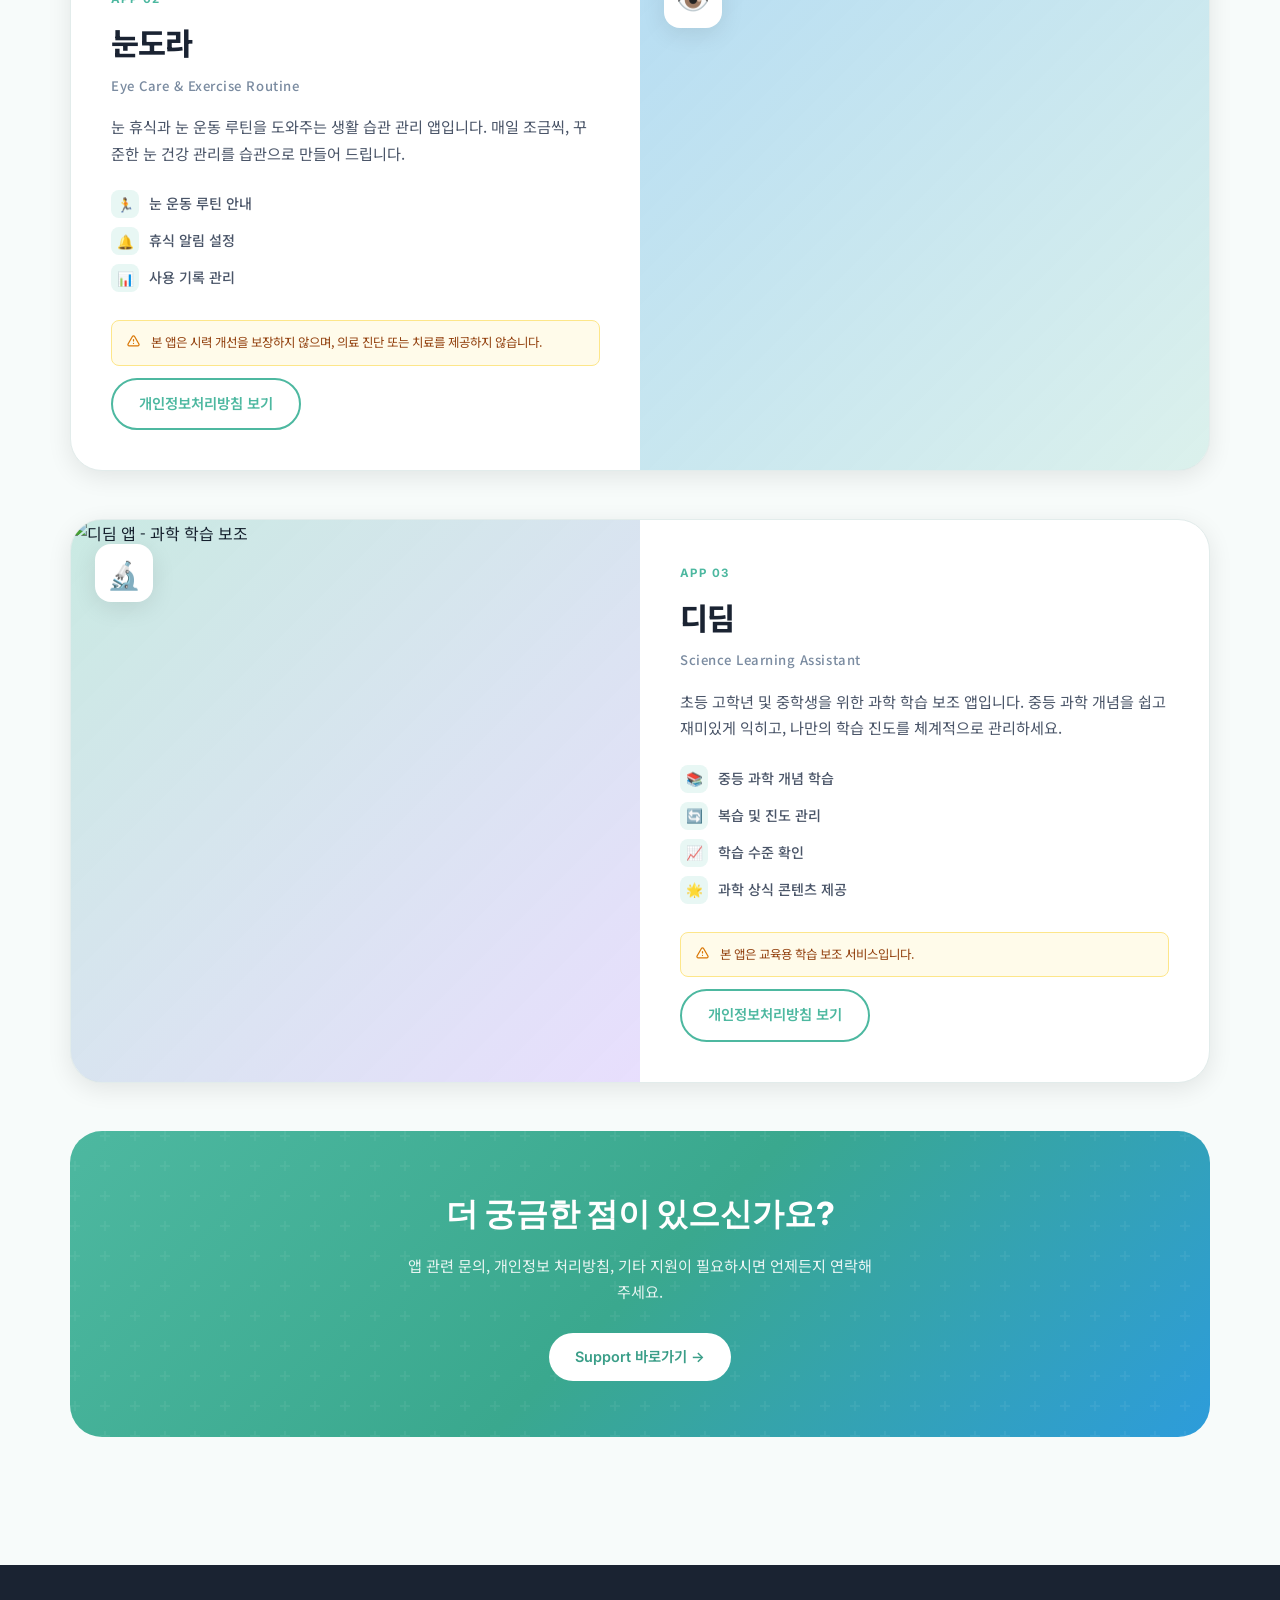
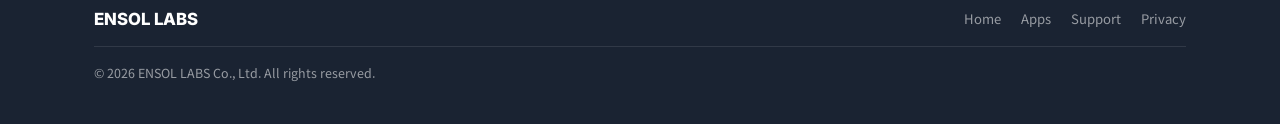
==== commit c2e7c0be: "눈돌아 -> 눈도라" ====
--- a/apps/index.html
+++ b/apps/index.html
@@ -127,7 +127,7 @@
         </div>
       </article>
 
-      <!-- ② 눈돌아 -->
+      <!-- ② 눈도라 -->
       <article class="app-card reverse reveal" id="nundora">
         <div class="app-card-inner">
           <!-- Visual -->
@@ -135,7 +135,7 @@
             <div class="app-card-visual-bg">
               <img
                 src="https://images.unsplash.com/photo-1509423350716-97f9360b4e09?w=800&q=80&auto=format&fit=crop"
-                alt="눈돌아 앱 - 눈 휴식 & 운동"
+                alt="눈도라 앱 - 눈 휴식 & 운동"
                 loading="lazy"
               >
             </div>
@@ -145,7 +145,7 @@
           <!-- Content -->
           <div class="app-card-content">
             <p class="app-number">App 02</p>
-            <h2>눈돌아</h2>
+            <h2>눈도라</h2>
             <p class="app-subtitle">Eye Care & Exercise Routine</p>
             <p class="app-desc">눈 휴식과 눈 운동 루틴을 도와주는 생활 습관 관리 앱입니다. 매일 조금씩, 꾸준한 눈 건강 관리를 습관으로 만들어 드립니다.</p>
             <ul class="feature-list">
